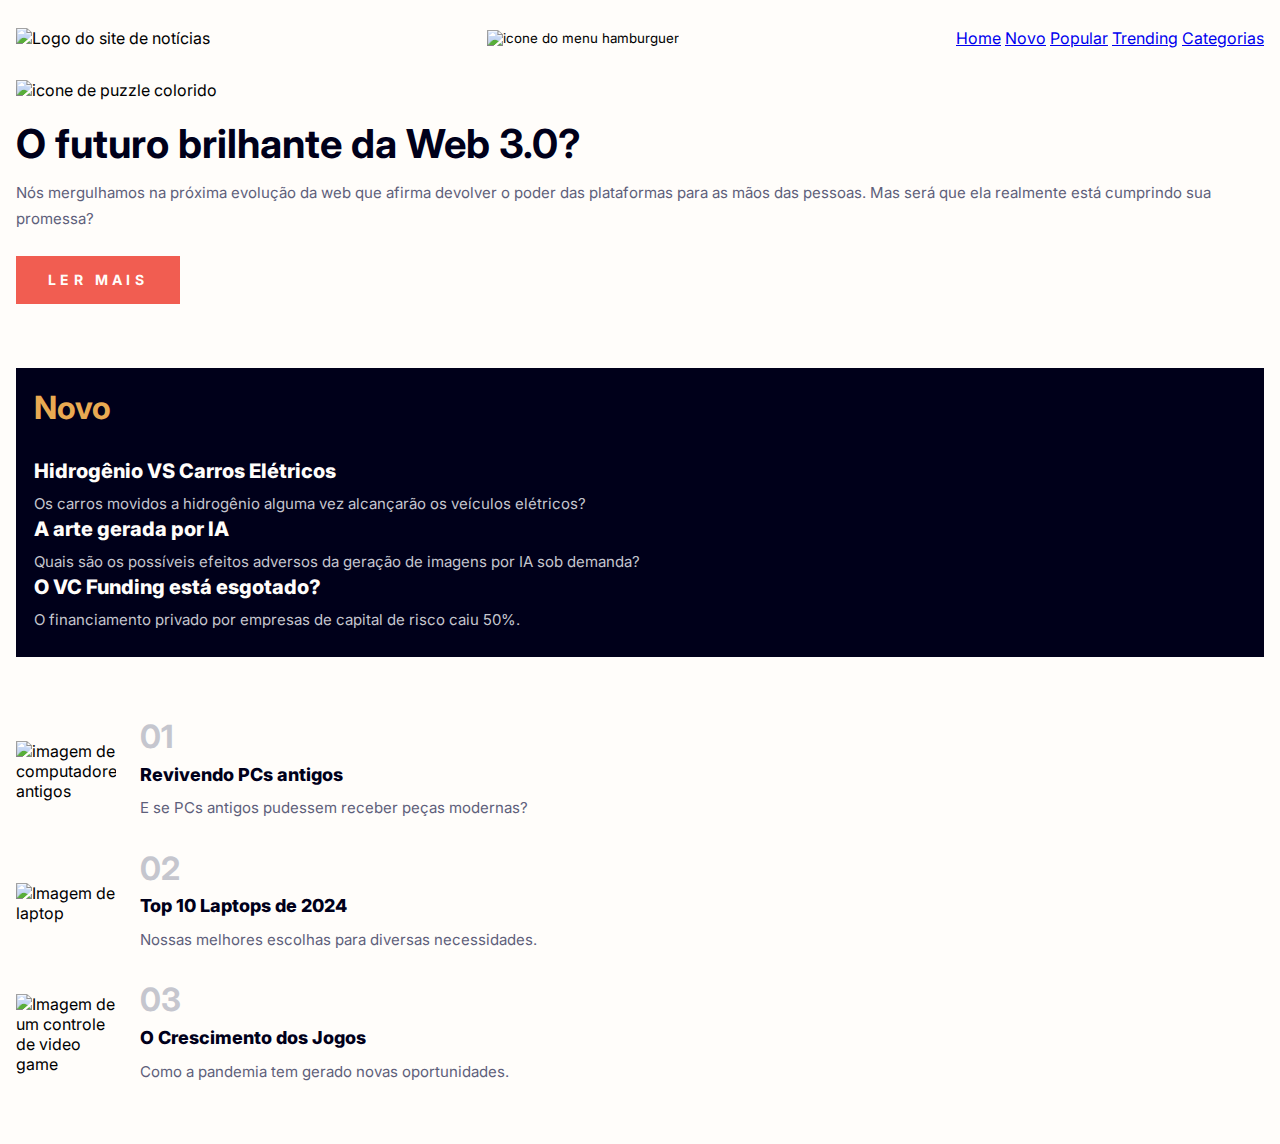
==== index.html @ 2b927a39 "Criação da navegação mobile" ====
<!DOCTYPE html>
<html lang="en">

<head>
    <meta charset="UTF-8">
    <meta name="viewport" content="width=device-width, initial-scale=1.0">
    <title>W. Notícias</title>
    <link rel="preconnect" href="https://fonts.googleapis.com">
    <link rel="preconnect" href="https://fonts.gstatic.com" crossorigin>
    <link href="https://fonts.googleapis.com/css2?family=Inter:wght@100..900&display=swap" rel="stylesheet">

    <link rel="stylesheet" href="style.css">
</head>

<body>
    <header class="header-mobile">
        <img src="./assets/images/logo.svg" alt="Logo do site de notícias">


        <button>
            <img src="./assets/images/icon-menu.svg" alt="icone do menu hamburguer">
        </button>

        <nav>
            <a href="#">Home</a>
            <a href="#">Novo</a>
            <a href="#">Popular</a>
            <a href="#">Trending</a>
            <a href="#">Categorias</a>
        </nav>
    </header>

    <main>

        <section class="primeira-secao">
            <img src="./assets/images/image-web-3-mobile.jpg" alt="icone de puzzle colorido">
            <h1> O futuro brilhante da Web 3.0?</h1>
            <p>Nós mergulhamos na próxima evolução da web que afirma devolver o poder das plataformas para as mãos das
                pessoas. Mas será que ela realmente está cumprindo sua promessa?</p>
            <button>Ler Mais</button>
        </section>

        <section class="segunda-secao">
            <h2>Novo</h2>

            <div class=".margin-border-padding">
                <h3>Hidrogênio VS Carros Elétricos</h3>
                <p>Os carros movidos a hidrogênio alguma vez alcançarão os veículos elétricos?</p>
            </div>
            <div class=".margin-border-padding">
                <h3>A arte gerada por IA</h3>
                <p>Quais são os possíveis efeitos adversos da geração de imagens por IA sob demanda?</p>
            </div>
            <div>
                <h3>O VC Funding está esgotado?</h3>
                <p>O financiamento privado por empresas de capital de risco caiu 50%.</p>
            </div>

        </section>

        <section class="terceira-secao">
            <div>
                <img src="./assets/images/image-retro-pcs.jpg" alt="imagem de computadores antigos">

                <div>
                    <strong>01</strong>
                    <h2>Revivendo PCs antigos</h2>
                    <p>E se PCs antigos pudessem receber peças modernas?</p>
                </div>

            </div>

            <div>
                <img src="./assets/images/image-top-laptops.jpg" alt="Imagem de laptop">
                <div>
                    <strong>02</strong>
                    <h2>Top 10 Laptops de 2024</h2>
                    <p>Nossas melhores escolhas para diversas necessidades.</p>
                </div>
            </div>
            <div>
                <img src="./assets/images/image-gaming-growth.jpg" alt="Imagem de um controle de video game">
                <div>
                    <strong>03</strong>
                    <h2>O Crescimento dos Jogos</h2>
                    <p>Como a pandemia tem gerado novas oportunidades.</p>
                </div>
            </div>
        </section>


    </main>

</body>

</html>
---- style.css ----
* {
    margin: 0;
    padding: 0;
    box-sizing: border-box;
    font-family: "Inter", sans-serif;
    --webkit-font-smoothing: antialiased;
}

:root {
    --almost-white: #FFFDFA;
    --dark-blue: #00001A;
    --gunmetal: #5E607A;
    --vermillian: #F15D51;
    --yellow: #E9AA52;
    --silver: #C5C6CE;



}

body {
    padding: 1.75rem 1rem;
    background-color: var(--almost-white);

}

.header-mobile {
    display: flex;
    justify-content: space-between;
    align-items: center;
    margin-bottom: 2rem;
}

.header-mobile button {
    border: none;
    background: none;
}

.primeira-secao {
    margin-bottom: 4rem;
}

.primeira-secao img {
    width: 100%;
    margin-bottom: 1.5rem;
}

.primeira-secao h1 {
    font-size: 2.5rem;
    line-height: 100%;
    color: var(--dark-blue);
    margin-bottom: 1rem;
}

.primeira-secao p {
    font-size: 0.9375rem;
    line-height: 1.625rem;
    color: var(--gunmetal);
    margin-bottom: 1.5rem;

}

.primeira-secao button {
    padding: 0.75rem 2rem;
    background-color: var(--vermillian);
    border: none;
    text-transform: uppercase;
    color: var(--almost-white);
    font-weight: 700;
    font-size: 0.875rem;
    letter-spacing: 0.275rem;
    line-height: 1.5rem;

}

.margin-border-padding {
    border-bottom: 1px solid var(--gunmetal);
    padding-bottom: 1.75rem;
    margin-bottom: 1.75rem;
}


.segunda-secao {
    background-color: var(--dark-blue);
    margin-bottom: 4rem;
    padding: 1.5rem 1.1rem;
}

.segunda-secao h2 {
    color: var(--yellow);
    font-size: 2rem;
    line-height: 100%;
    margin-bottom: 2.2rem;

}

.segunda-secao h3 {
    color: var(--almost-white);
    font-size: 1.25rem;
    line-height: 1.5rem;
    font-weight: 800;
    margin-bottom: 0.5rem;
}

.segunda-secao p {
    color: var(--silver);
    font-size: 0.9375rem;
    line-height: 1.625rem;
}
.terceira-secao > div {
    display: flex;
    align-items: center;
    gap: 1.5rem;
    margin-bottom: 2rem;

}

.terceira-secao img{
    max-width: 6.25rem;
}

.terceira-secao strong{
    color: var(--silver);
    font-size: 2rem;
    line-height: 100%;

}

.terceira-secao h2{
    color: var(--dark-blue);
    font-size: 1.125rem;
    font-weight: 800;
    line-height: 1.5rem;
    margin-block: 0.6rem;
}

.terceira-secao p {
    font-size: 0.9375rem;
    line-height: 1.625;
    color: var(--gunmetal);
}
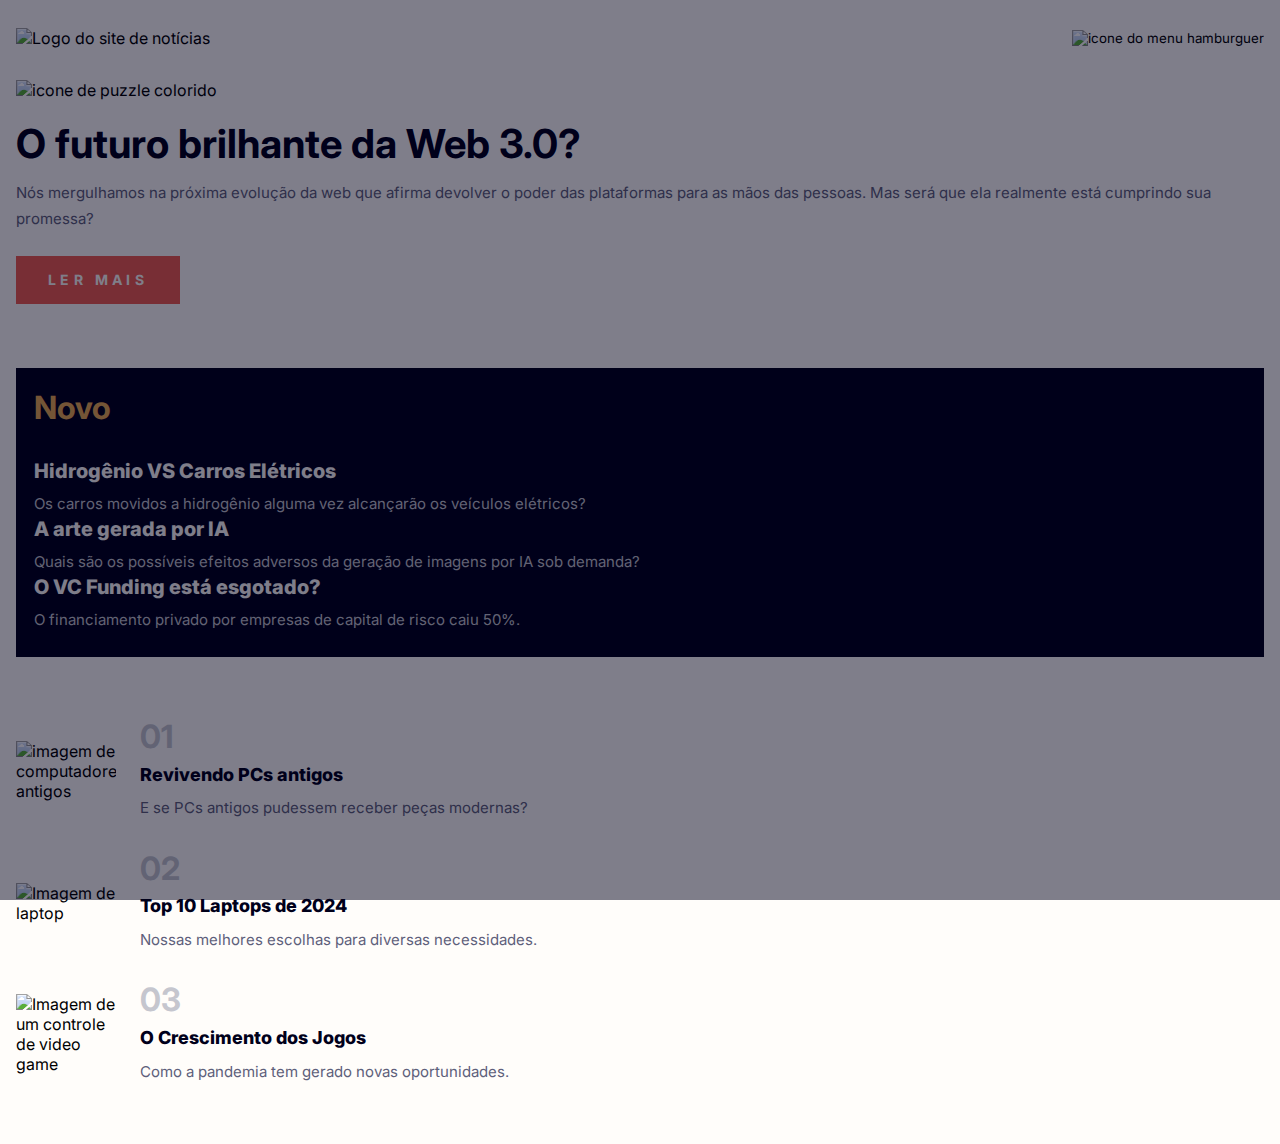
==== commit 4bbdc018: "Estilização do nav mobile" ====
--- a/index.html
+++ b/index.html
@@ -12,7 +12,7 @@
     <link rel="stylesheet" href="style.css">
 </head>
 
-<body>
+<body class="menu-open">
     <header class="header-mobile">
         <img src="./assets/images/logo.svg" alt="Logo do site de notícias">
 
@@ -22,6 +22,10 @@
         </button>
 
         <nav>
+            <button>
+                <img src="./assets/images/icon-menu-close.svg" alt="">
+            </button>
+            
             <a href="#">Home</a>
             <a href="#">Novo</a>
             <a href="#">Popular</a>
--- a/style.css
+++ b/style.css
@@ -24,6 +24,17 @@
 
 }
 
+body.menu-open::before {
+content: "";
+position: fixed;
+height: 100vh;
+width: 100%;
+background-color: rgba(0, 0, 26, 0.5);
+top: 0;
+left: 0;
+
+}
+
 .header-mobile {
     display: flex;
     justify-content: space-between;
@@ -34,6 +45,33 @@
 .header-mobile button {
     border: none;
     background: none;
+    width: fit-content;
+}
+
+.header-mobile nav {
+    position: fixed;
+    background-color: var(--almost-white);
+    right: 0;
+    top: 0;
+    height: 100vh;
+    width: 16rem;
+    z-index: 999;
+    display: flex;
+    flex-direction: column;
+    padding: 1.5rem;
+    gap: 1.5rem;
+    display: none;
+}
+
+.header-mobile nav button {
+    align-self: flex-end;
+    margin-bottom: 4rem;
+}
+.header-mobile nav a {
+    text-decoration: none;
+    color: var(--dark-blue);
+    font-size: 1.125rem;
+    line-height: 1.5rem;
 }
 
 .primeira-secao {
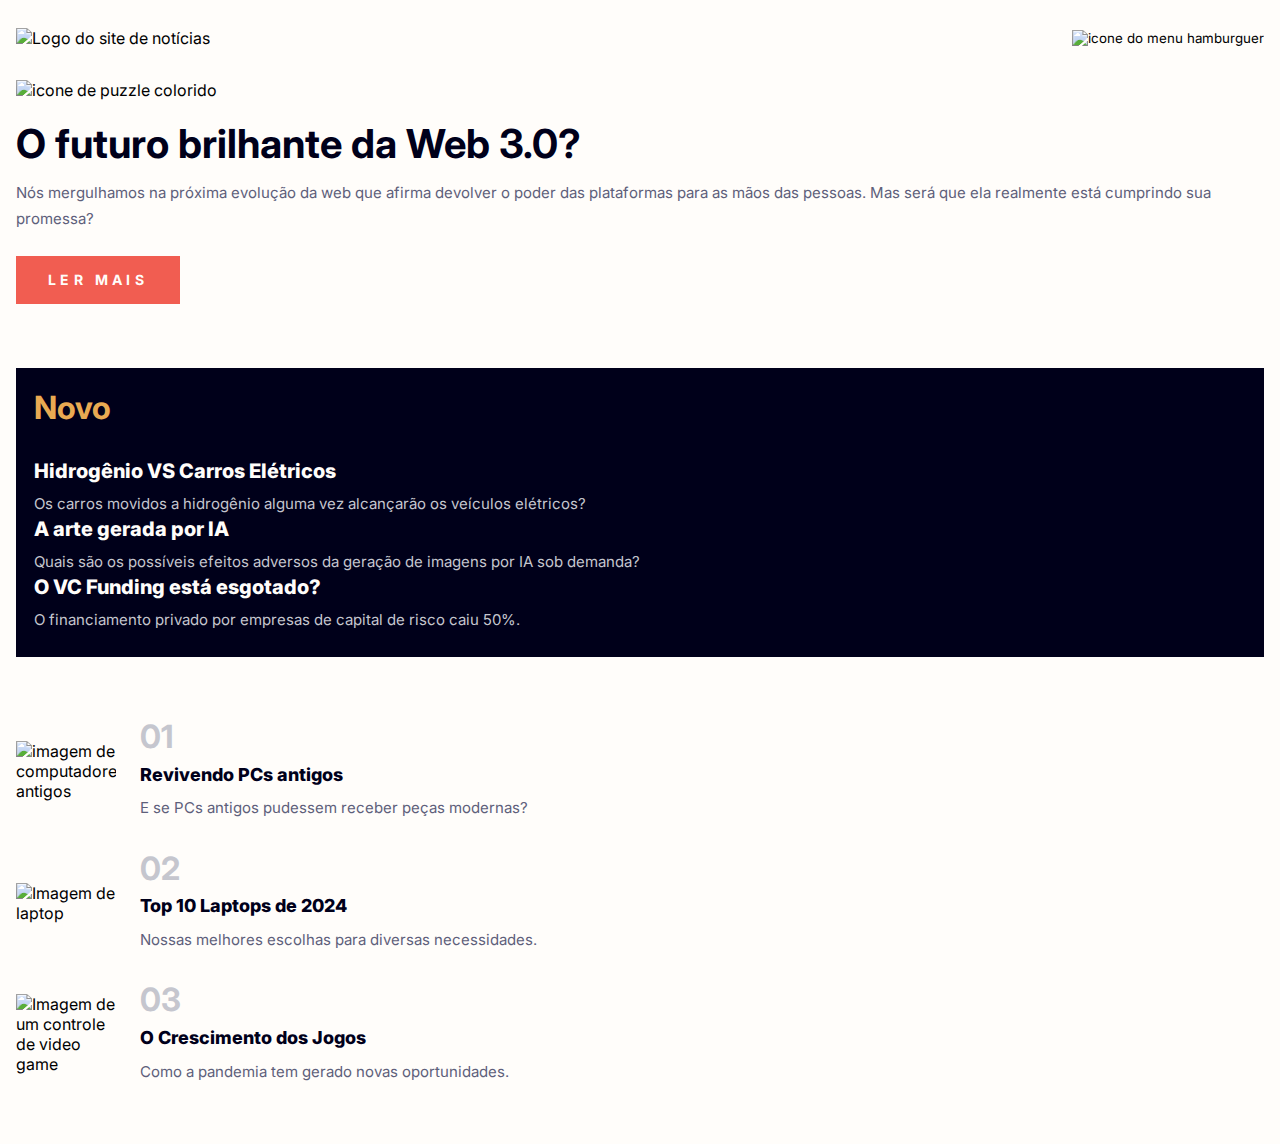
==== commit 9b14e13e: "Java script para abrir e fechar o menu completo" ====
--- a/index.html
+++ b/index.html
@@ -10,9 +10,10 @@
     <link href="https://fonts.googleapis.com/css2?family=Inter:wght@100..900&display=swap" rel="stylesheet">
 
     <link rel="stylesheet" href="style.css">
+    <script src="./script.js" defer></script>
 </head>
 
-<body class="menu-open">
+<body>
     <header class="header-mobile">
         <img src="./assets/images/logo.svg" alt="Logo do site de notícias">
 
@@ -25,7 +26,7 @@
             <button>
                 <img src="./assets/images/icon-menu-close.svg" alt="">
             </button>
-            
+
             <a href="#">Home</a>
             <a href="#">Novo</a>
             <a href="#">Popular</a>
--- a/style.css
+++ b/style.css
@@ -24,7 +24,7 @@
 
 }
 
-body.menu-open::before {
+body.escurecer::before {
 content: "";
 position: fixed;
 height: 100vh;
@@ -51,7 +51,7 @@
 .header-mobile nav {
     position: fixed;
     background-color: var(--almost-white);
-    right: 0;
+    right: -16rem;
     top: 0;
     height: 100vh;
     width: 16rem;
@@ -60,13 +60,20 @@
     flex-direction: column;
     padding: 1.5rem;
     gap: 1.5rem;
-    display: none;
+    
+    transition: 0.7s;
+}
+
+.header-mobile nav.Abrir{
+    right: 0rem;
+    
 }
 
 .header-mobile nav button {
     align-self: flex-end;
     margin-bottom: 4rem;
 }
+
 .header-mobile nav a {
     text-decoration: none;
     color: var(--dark-blue);
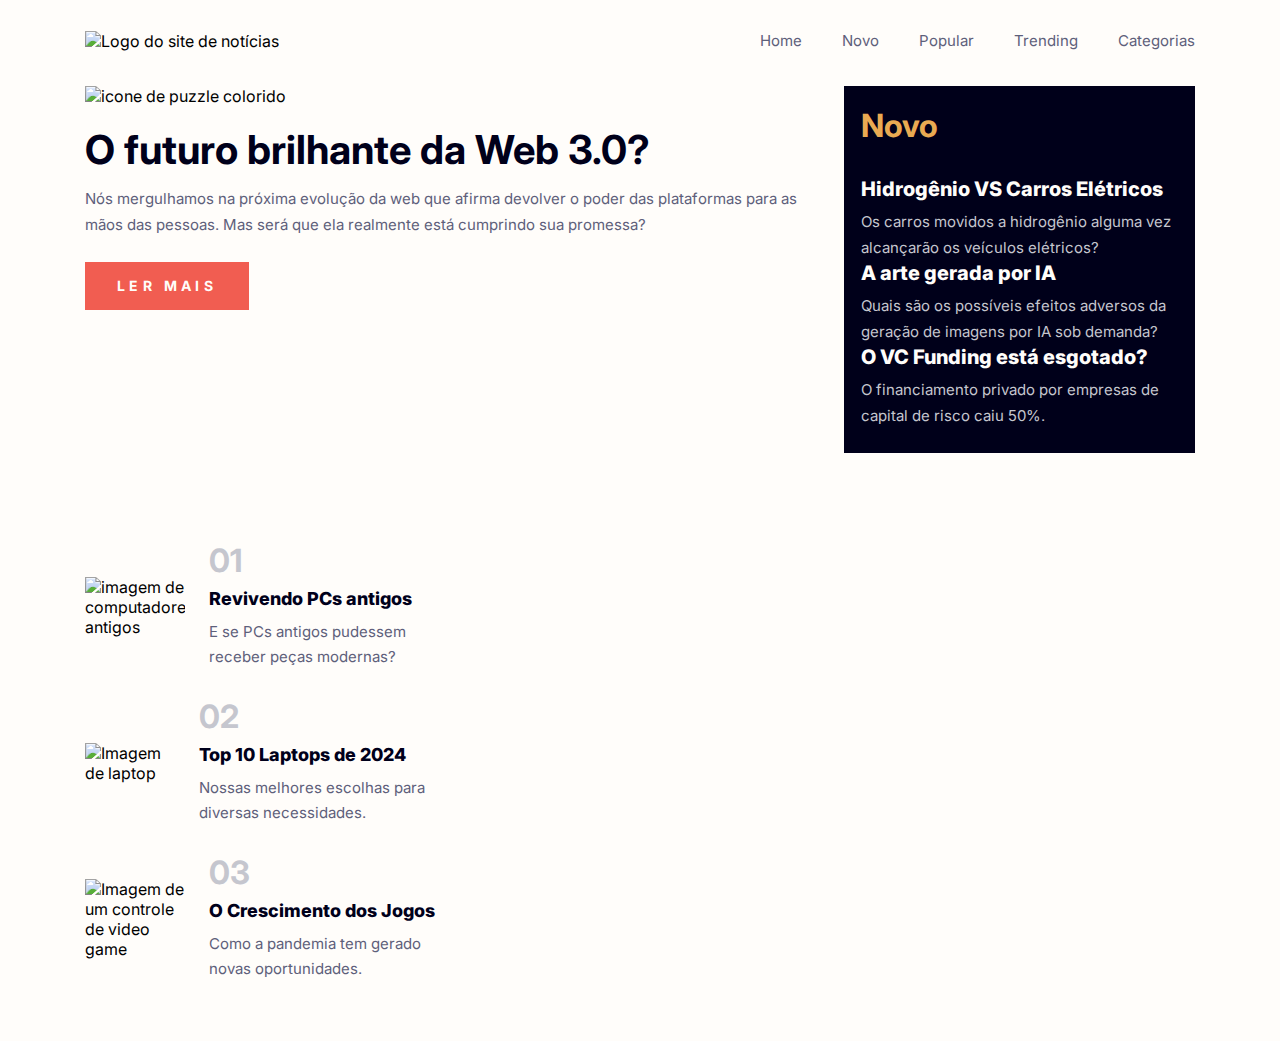
==== commit 368170da: "Criação da navegação desktop, remoção da classe header-mobile e inicio da responsivilidade" ====
--- a/index.html
+++ b/index.html
@@ -14,7 +14,7 @@
 </head>
 
 <body>
-    <header class="header-mobile">
+    <header>
         <img src="./assets/images/logo.svg" alt="Logo do site de notícias">
 
 
@@ -22,23 +22,35 @@
             <img src="./assets/images/icon-menu.svg" alt="icone do menu hamburguer">
         </button>
 
-        <nav>
+        <nav class="mobile">
             <button>
                 <img src="./assets/images/icon-menu-close.svg" alt="">
             </button>
-
+            
             <a href="#">Home</a>
             <a href="#">Novo</a>
             <a href="#">Popular</a>
             <a href="#">Trending</a>
             <a href="#">Categorias</a>
         </nav>
+        
+        <nav class="desktop">
+            <a href="#">Home</a>
+            <a href="#">Novo</a>
+            <a href="#">Popular</a>
+            <a href="#">Trending</a>
+            <a href="#">Categorias</a>
+        </nav>
+    
     </header>
 
     <main>
 
         <section class="primeira-secao">
-            <img src="./assets/images/image-web-3-mobile.jpg" alt="icone de puzzle colorido">
+            <picture>
+                <source media="(min-width: 700px)" srcset="./assets/images/image-web-3-desktop.jpg">
+                <img src="./assets/images/image-web-3-mobile.jpg" alt="icone de puzzle colorido">
+            </picture>
             <h1> O futuro brilhante da Web 3.0?</h1>
             <p>Nós mergulhamos na próxima evolução da web que afirma devolver o poder das plataformas para as mãos das
                 pessoas. Mas será que ela realmente está cumprindo sua promessa?</p>
--- a/style.css
+++ b/style.css
@@ -25,30 +25,32 @@
 }
 
 body.escurecer::before {
-content: "";
-position: fixed;
-height: 100vh;
-width: 100%;
-background-color: rgba(0, 0, 26, 0.5);
-top: 0;
-left: 0;
-
-}
-
-.header-mobile {
+    content: "";
+    position: fixed;
+    height: 100vh;
+    width: 100%;
+    background-color: rgba(0, 0, 26, 0.5);
+    top: 0;
+    left: 0;
+
+}
+
+header {
     display: flex;
     justify-content: space-between;
     align-items: center;
     margin-bottom: 2rem;
-}
-
-.header-mobile button {
+    max-width: 1110px;
+    margin-inline: auto;
+}
+
+header button {
     border: none;
     background: none;
     width: fit-content;
 }
 
-.header-mobile nav {
+header nav.mobile {
     position: fixed;
     background-color: var(--almost-white);
     right: -16rem;
@@ -60,25 +62,30 @@
     flex-direction: column;
     padding: 1.5rem;
     gap: 1.5rem;
-    
+
     transition: 0.7s;
 }
 
-.header-mobile nav.Abrir{
+header nav.mobile.Abrir {
     right: 0rem;
-    
-}
-
-.header-mobile nav button {
+
+}
+
+header nav button {
     align-self: flex-end;
     margin-bottom: 4rem;
 }
 
-.header-mobile nav a {
+header .mobile a {
     text-decoration: none;
     color: var(--dark-blue);
     font-size: 1.125rem;
     line-height: 1.5rem;
+}
+
+main {
+    max-width: 1110px;
+    margin-inline: auto;
 }
 
 .primeira-secao {
@@ -152,7 +159,8 @@
     font-size: 0.9375rem;
     line-height: 1.625rem;
 }
-.terceira-secao > div {
+
+.terceira-secao>div {
     display: flex;
     align-items: center;
     gap: 1.5rem;
@@ -160,18 +168,18 @@
 
 }
 
-.terceira-secao img{
+.terceira-secao img {
     max-width: 6.25rem;
 }
 
-.terceira-secao strong{
+.terceira-secao strong {
     color: var(--silver);
     font-size: 2rem;
     line-height: 100%;
 
 }
 
-.terceira-secao h2{
+.terceira-secao h2 {
     color: var(--dark-blue);
     font-size: 1.125rem;
     font-weight: 800;
@@ -183,4 +191,34 @@
     font-size: 0.9375rem;
     line-height: 1.625;
     color: var(--gunmetal);
+}
+
+@media(min-width: 1100px) {
+    main {
+        display: grid;
+        grid-template-columns: 1fr 1fr 1fr;
+        gap: 1.75rem;
+
+    }
+
+    .primeira-secao {
+        grid-column:  1 / 3;
+    }
+
+    header>button {
+        display: none;
+    }
+
+    header .desktop {
+        display: flex;
+        gap: 2.5rem;
+    }
+
+
+    header .desktop a {
+        font-size: 0.9375rem;
+        line-height: 1.625rem;
+        text-decoration: none;
+        color: var(--gunmetal);
+    }
 }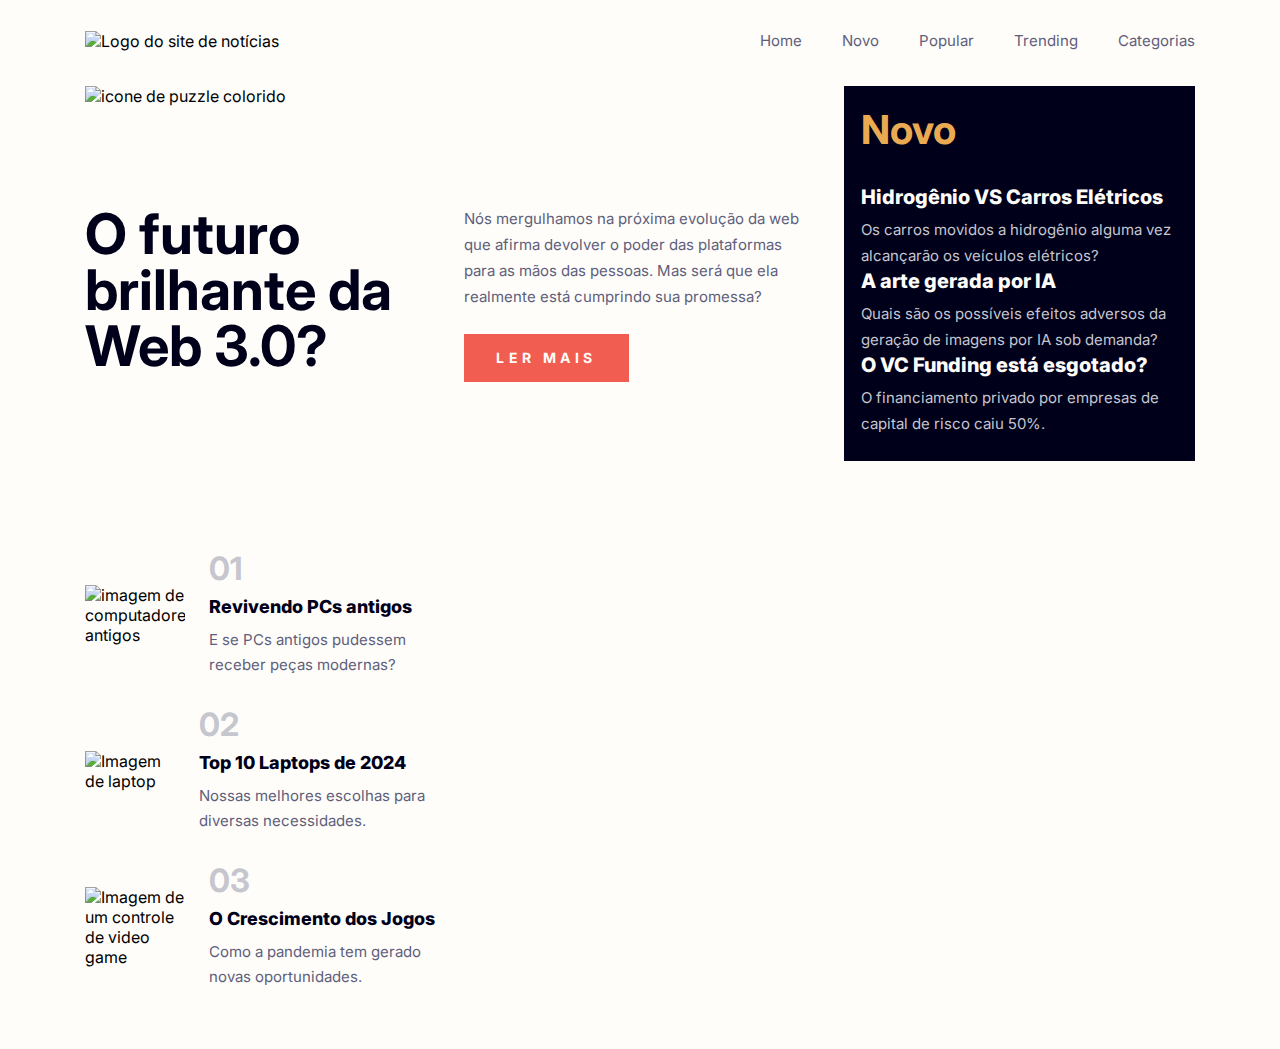
==== commit efc0131f: "finalização da responsibilidade para descktop" ====
--- a/index.html
+++ b/index.html
@@ -52,9 +52,11 @@
                 <img src="./assets/images/image-web-3-mobile.jpg" alt="icone de puzzle colorido">
             </picture>
             <h1> O futuro brilhante da Web 3.0?</h1>
-            <p>Nós mergulhamos na próxima evolução da web que afirma devolver o poder das plataformas para as mãos das
-                pessoas. Mas será que ela realmente está cumprindo sua promessa?</p>
-            <button>Ler Mais</button>
+            <div>
+                <p>Nós mergulhamos na próxima evolução da web que afirma devolver o poder das plataformas para as mãos das
+                    pessoas. Mas será que ela realmente está cumprindo sua promessa?</p>
+                <button>Ler Mais</button>
+            </div>
         </section>
 
         <section class="segunda-secao">
--- a/style.css
+++ b/style.css
@@ -203,7 +203,27 @@
 
     .primeira-secao {
         grid-column:  1 / 3;
-    }
+
+        display: grid;
+        grid-template-columns: 1fr 1fr;
+        gap: 1.75rem;
+    }
+
+    .primeira-secao picture {
+        grid-column: 1 / 3;
+    }
+
+    .primeira-secao img {
+        margin: 0;
+    }
+
+    .primeira-secao h1 {
+        font-size: 3.5rem;
+    }
+
+.segunda-secao h2 {
+    font-size: 2.5rem;
+}
 
     header>button {
         display: none;
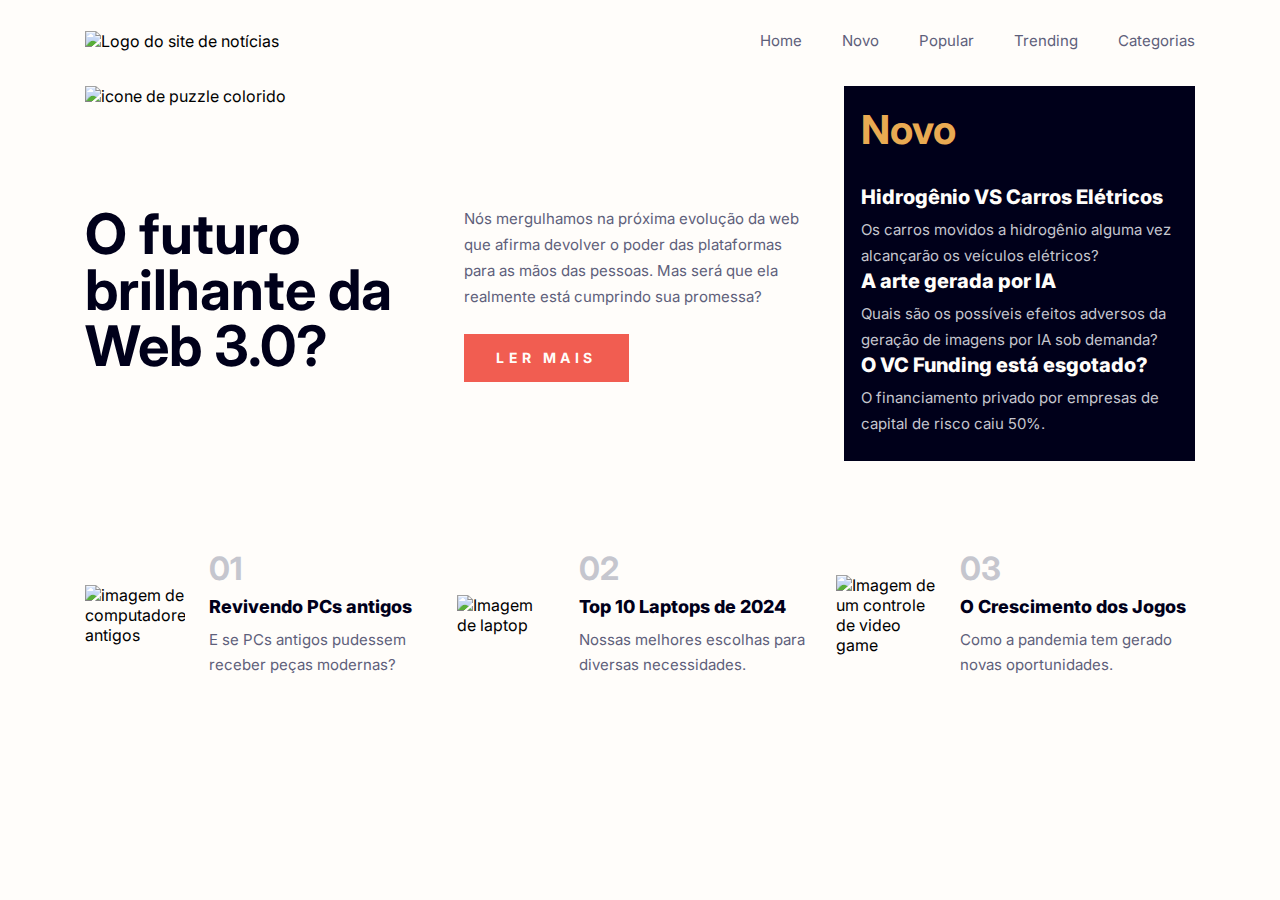
==== commit a4baa335: "Adição dos efeitos de hover, estilização da terceira seção e termino do projeto" ====
--- a/index.html
+++ b/index.html
@@ -83,7 +83,9 @@
 
                 <div>
                     <strong>01</strong>
-                    <h2>Revivendo PCs antigos</h2>
+                    <a href="#">
+                        <h2>Revivendo PCs antigos</h2>
+                    </a>
                     <p>E se PCs antigos pudessem receber peças modernas?</p>
                 </div>
 
@@ -93,7 +95,9 @@
                 <img src="./assets/images/image-top-laptops.jpg" alt="Imagem de laptop">
                 <div>
                     <strong>02</strong>
-                    <h2>Top 10 Laptops de 2024</h2>
+                    <a href="#">
+                        <h2>Top 10 Laptops de 2024</h2>
+                    </a>
                     <p>Nossas melhores escolhas para diversas necessidades.</p>
                 </div>
             </div>
@@ -101,7 +105,9 @@
                 <img src="./assets/images/image-gaming-growth.jpg" alt="Imagem de um controle de video game">
                 <div>
                     <strong>03</strong>
-                    <h2>O Crescimento dos Jogos</h2>
+                    <a href="#">
+                        <h2>O Crescimento dos Jogos</h2>
+                    </a>
                     <p>Como a pandemia tem gerado novas oportunidades.</p>
                 </div>
             </div>
--- a/style.css
+++ b/style.css
@@ -48,6 +48,7 @@
     border: none;
     background: none;
     width: fit-content;
+    cursor: pointer;
 }
 
 header nav.mobile {
@@ -83,6 +84,11 @@
     line-height: 1.5rem;
 }
 
+header .desktop {
+    display: none;
+}
+
+
 main {
     max-width: 1110px;
     margin-inline: auto;
@@ -184,7 +190,11 @@
     font-size: 1.125rem;
     font-weight: 800;
     line-height: 1.5rem;
-    margin-block: 0.6rem;
+    margin-block: 0.6rem; 
+}
+
+.terceira-secao a {
+text-decoration: none;
 }
 
 .terceira-secao p {
@@ -194,36 +204,6 @@
 }
 
 @media(min-width: 1100px) {
-    main {
-        display: grid;
-        grid-template-columns: 1fr 1fr 1fr;
-        gap: 1.75rem;
-
-    }
-
-    .primeira-secao {
-        grid-column:  1 / 3;
-
-        display: grid;
-        grid-template-columns: 1fr 1fr;
-        gap: 1.75rem;
-    }
-
-    .primeira-secao picture {
-        grid-column: 1 / 3;
-    }
-
-    .primeira-secao img {
-        margin: 0;
-    }
-
-    .primeira-secao h1 {
-        font-size: 3.5rem;
-    }
-
-.segunda-secao h2 {
-    font-size: 2.5rem;
-}
 
     header>button {
         display: none;
@@ -241,4 +221,54 @@
         text-decoration: none;
         color: var(--gunmetal);
     }
+
+header  .desktop a:hover {
+    color: var(--vermillian);
+}
+
+    main {
+        display: grid;
+        grid-template-columns: 1fr 1fr 1fr;
+        gap: 1.75rem;
+
+    }
+
+    .primeira-secao {
+        grid-column: 1 / 3;
+
+        display: grid;
+        grid-template-columns: 1fr 1fr;
+        gap: 1.75rem;
+    }
+
+    .primeira-secao picture {
+        grid-column: 1 / 3;
+    }
+
+    .primeira-secao img {
+        margin: 0;
+    }
+
+    .primeira-secao h1 {
+        font-size: 3.5rem;
+    }
+
+.primeira-secao button:hover {
+    background-color: var(--dark-blue);
+    cursor: pointer;
+}
+
+    .segunda-secao h2 {
+        font-size: 2.5rem;
+    }
+
+    .terceira-secao {
+        display: flex;
+        grid-column: 1 / 4;
+
+    }
+    
+  .terceira-secao h2:hover {
+color: var(--vermillian);
+  }
 }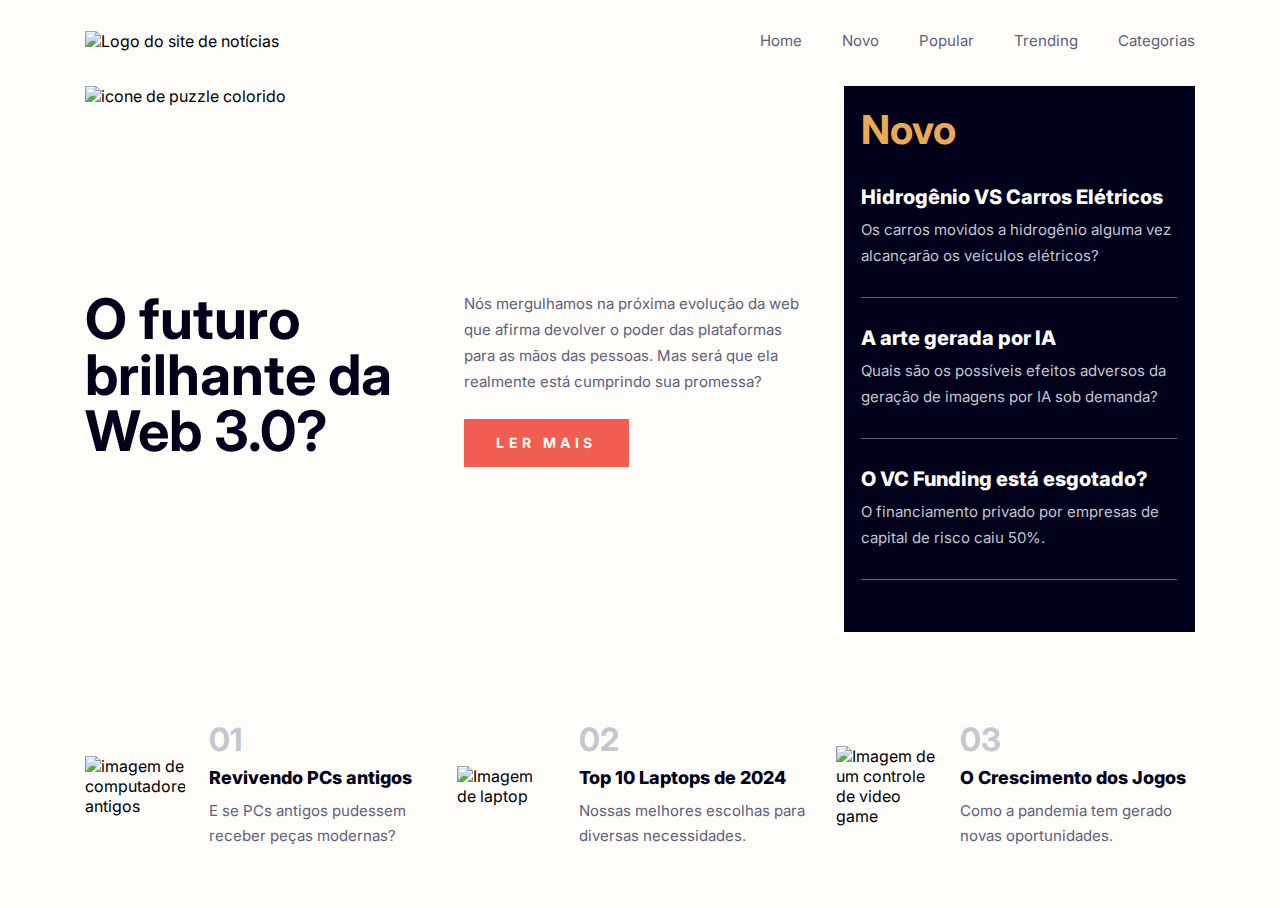
==== commit 7b975d86: "arrumando o erro :3" ====
--- a/index.html
+++ b/index.html
@@ -62,15 +62,15 @@
         <section class="segunda-secao">
             <h2>Novo</h2>
 
-            <div class=".margin-border-padding">
+            <div class="margin-border-padding">
                 <h3>Hidrogênio VS Carros Elétricos</h3>
                 <p>Os carros movidos a hidrogênio alguma vez alcançarão os veículos elétricos?</p>
             </div>
-            <div class=".margin-border-padding">
+            <div class="margin-border-padding">
                 <h3>A arte gerada por IA</h3>
                 <p>Quais são os possíveis efeitos adversos da geração de imagens por IA sob demanda?</p>
             </div>
-            <div>
+            <div class="margin-border-padding">
                 <h3>O VC Funding está esgotado?</h3>
                 <p>O financiamento privado por empresas de capital de risco caiu 50%.</p>
             </div>
--- a/style.css
+++ b/style.css
@@ -131,17 +131,18 @@
 
 }
 
+
+
+.segunda-secao {
+    background-color: var(--dark-blue);
+    margin-bottom: 4rem;
+    padding: 1.5rem 1.1rem;
+}
+
 .margin-border-padding {
     border-bottom: 1px solid var(--gunmetal);
     padding-bottom: 1.75rem;
     margin-bottom: 1.75rem;
-}
-
-
-.segunda-secao {
-    background-color: var(--dark-blue);
-    margin-bottom: 4rem;
-    padding: 1.5rem 1.1rem;
 }
 
 .segunda-secao h2 {
@@ -190,11 +191,11 @@
     font-size: 1.125rem;
     font-weight: 800;
     line-height: 1.5rem;
-    margin-block: 0.6rem; 
+    margin-block: 0.6rem;
 }
 
 .terceira-secao a {
-text-decoration: none;
+    text-decoration: none;
 }
 
 .terceira-secao p {
@@ -222,9 +223,9 @@
         color: var(--gunmetal);
     }
 
-header  .desktop a:hover {
-    color: var(--vermillian);
-}
+    header .desktop a:hover {
+        color: var(--vermillian);
+    }
 
     main {
         display: grid;
@@ -253,10 +254,10 @@
         font-size: 3.5rem;
     }
 
-.primeira-secao button:hover {
-    background-color: var(--dark-blue);
-    cursor: pointer;
-}
+    .primeira-secao button:hover {
+        background-color: var(--dark-blue);
+        cursor: pointer;
+    }
 
     .segunda-secao h2 {
         font-size: 2.5rem;
@@ -267,8 +268,8 @@
         grid-column: 1 / 4;
 
     }
-    
-  .terceira-secao h2:hover {
-color: var(--vermillian);
-  }
+
+    .terceira-secao h2:hover {
+        color: var(--vermillian);
+    }
 }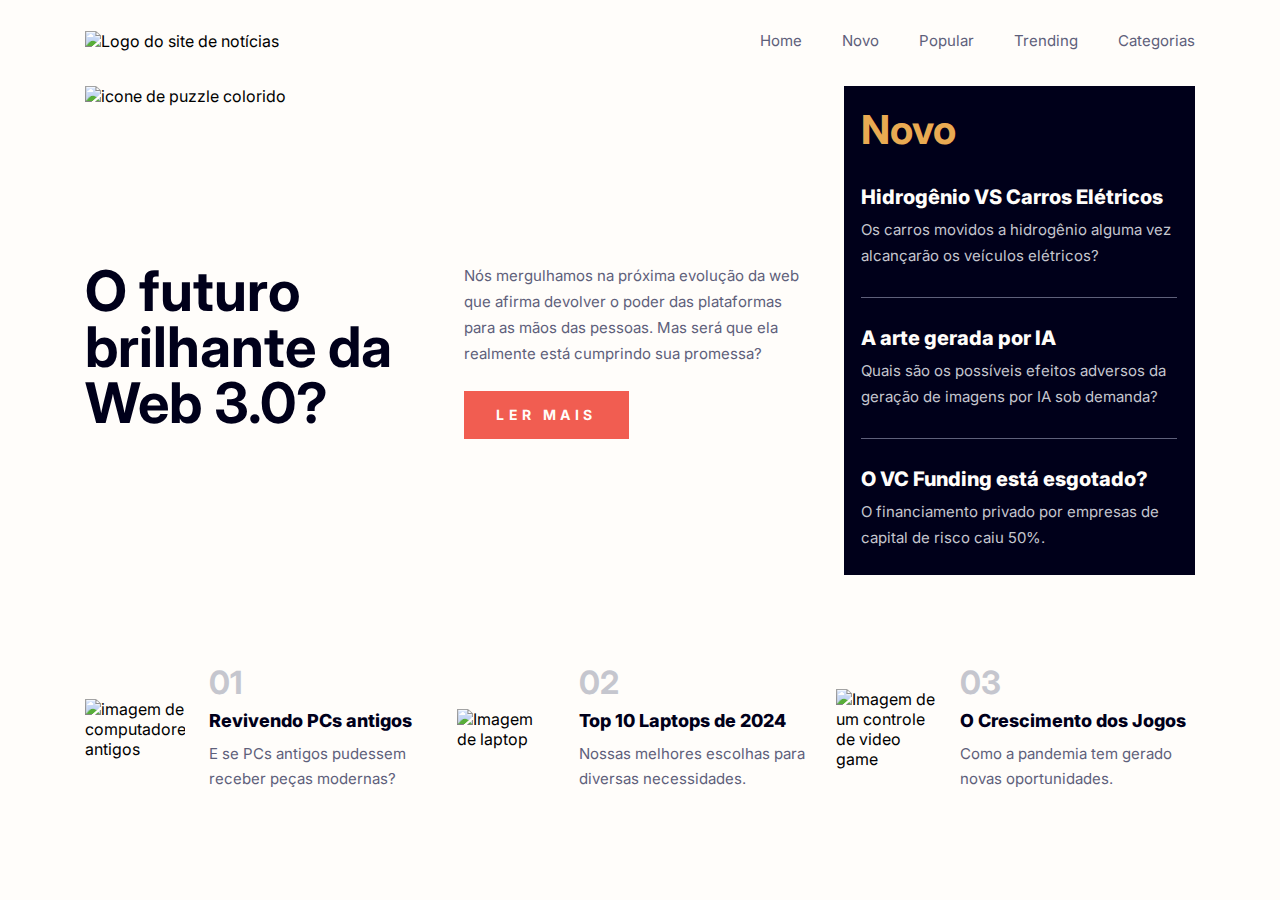
==== commit a97ee514: "arrumando outro erro kkkkkk" ====
--- a/index.html
+++ b/index.html
@@ -70,7 +70,7 @@
                 <h3>A arte gerada por IA</h3>
                 <p>Quais são os possíveis efeitos adversos da geração de imagens por IA sob demanda?</p>
             </div>
-            <div class="margin-border-padding">
+            <div>
                 <h3>O VC Funding está esgotado?</h3>
                 <p>O financiamento privado por empresas de capital de risco caiu 50%.</p>
             </div>
